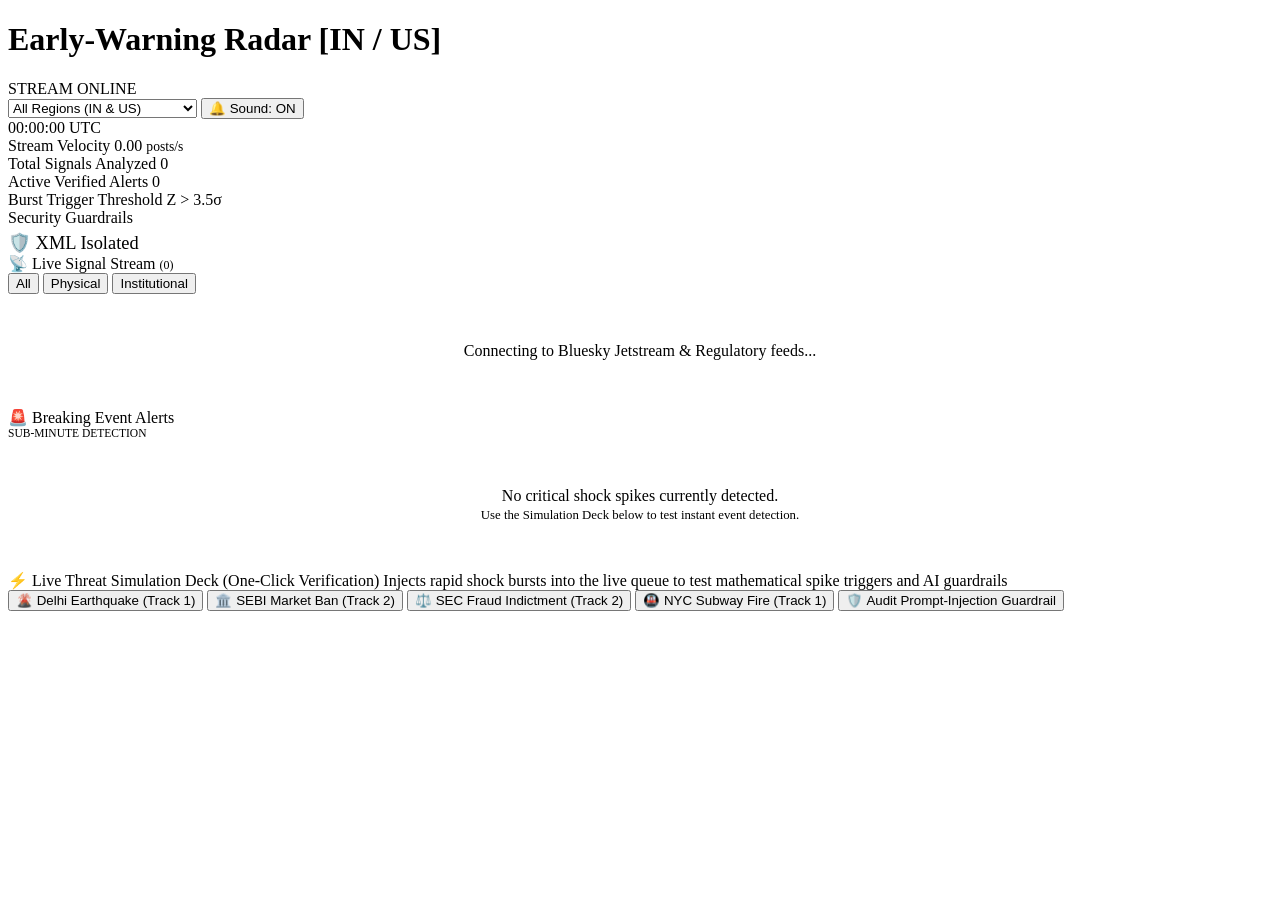
==== src/dashboard/index.html @ 659cbc95 "Initial commit: Real-Time Event & Trend Spike Detection Pipeline with Mission Control Dashboard" ====
<!DOCTYPE html>
<html lang="en">
<head>
  <meta charset="UTF-8">
  <meta name="viewport" content="width=device-width, initial-scale=1.0">
  <title>Early-Warning Event & Trend Spike Detection Radar (India & USA)</title>
  
  <!-- Modern Clean Typography -->
  <link rel="preconnect" href="https://fonts.googleapis.com">
  <link rel="preconnect" href="https://fonts.gstatic.com" crossorigin>
  <link href="https://fonts.googleapis.com/css2?family=JetBrains+Mono:wght@400;500;600;700&family=Outfit:wght@400;500;600;700;800&display=swap" rel="stylesheet">
  
  <link rel="stylesheet" href="/static/styles.css">
</head>
<body>

  <!-- Top Navigation Bar -->
  <header>
    <div class="logo-group">
      <div class="radar-icon">
        <div class="radar-sweep"></div>
        <div class="radar-center-dot"></div>
      </div>
      <div>
        <h1>Early-Warning Radar <span>[IN / US]</span></h1>
      </div>
    </div>

    <div class="header-controls">
      <!-- Live Beacon -->
      <div class="status-beacon">
        <span class="beacon-dot"></span>
        <span id="beacon-text">STREAM ONLINE</span>
      </div>

      <!-- Clean Dark Dropdown (No white background bug) -->
      <select id="region-filter" class="custom-select-dark">
        <option value="ALL">All Regions (IN &amp; US)</option>
        <option value="India">India Only (BSE/RBI/SEBI)</option>
        <option value="USA">USA Only (SEC/DOJ/Wires)</option>
      </select>

      <!-- Audio Toggle -->
      <button id="audio-toggle" class="btn-toggle active-sound">
        🔔 Sound: <span id="sound-status">ON</span>
      </button>

      <!-- UTC Clock -->
      <div id="live-clock" class="clock-text">
        00:00:00 UTC
      </div>
    </div>
  </header>

  <!-- Telemetry Bar (The 5 Metric Cards) -->
  <section class="telemetry-bar">
    <div class="telemetry-card">
      <span class="telemetry-label">Stream Velocity</span>
      <span class="telemetry-value" id="stat-velocity">0.00 <span style="font-size: 0.85rem; color: var(--text-muted);">posts/s</span></span>
    </div>

    <div class="telemetry-card">
      <span class="telemetry-label">Total Signals Analyzed</span>
      <span class="telemetry-value" id="stat-total">0</span>
    </div>

    <div class="telemetry-card danger">
      <span class="telemetry-label" style="color: var(--color-rose);">Active Verified Alerts</span>
      <span class="telemetry-value" id="stat-alerts" style="color: var(--color-rose);">0</span>
    </div>

    <div class="telemetry-card warning">
      <span class="telemetry-label" style="color: var(--color-amber);">Burst Trigger Threshold</span>
      <span class="telemetry-value" id="stat-threshold" style="color: var(--color-amber);">Z &gt; 3.5σ</span>
    </div>

    <div class="telemetry-card success">
      <span class="telemetry-label" style="color: var(--color-emerald);">Security Guardrails</span>
      <span class="telemetry-value" style="font-size: 1.15rem; color: var(--color-emerald); display: flex; align-items: center; gap: 0.4rem; padding-top: 0.3rem;">
        🛡️ XML Isolated
      </span>
    </div>
  </section>

  <!-- Main Split Dashboard (The 2-Column Grid) -->
  <main class="dashboard-grid">

    <!-- Column 1: Live Signal Stream -->
    <section class="panel">
      <div class="panel-header">
        <div class="panel-title">
          <span>📡 Live Signal Stream</span>
          <span style="font-size: 0.75rem; color: var(--color-blue); font-family: var(--font-mono);" id="stream-count">(0)</span>
        </div>
        <div class="tab-btn-group">
          <button class="tab-btn active" id="tab-all" onclick="setTrackTab('ALL')">All</button>
          <button class="tab-btn" id="tab-organic" onclick="setTrackTab('organic')">Physical</button>
          <button class="tab-btn" id="tab-inst" onclick="setTrackTab('institutional')">Institutional</button>
        </div>
      </div>
      <div class="panel-scroll-container" id="stream-feed">
        <div style="text-align: center; color: var(--text-muted); padding: 3rem 1rem;">
          Connecting to Bluesky Jetstream &amp; Regulatory feeds...
        </div>
      </div>
    </section>

    <!-- Column 2: Breaking Verified Spike Alerts -->
    <section class="panel">
      <div class="panel-header">
        <div class="panel-title" style="color: var(--color-rose);">
          <span>🚨 Breaking Event Alerts</span>
        </div>
        <div style="font-size: 0.72rem; color: var(--text-muted); font-family: var(--font-mono);">
          SUB-MINUTE DETECTION
        </div>
      </div>
      <div class="panel-scroll-container" id="alerts-container">
        <div style="text-align: center; color: var(--text-muted); padding: 3rem 1rem;">
          No critical shock spikes currently detected.<br>
          <span style="font-size: 0.8rem; color: var(--color-blue);">Use the Simulation Deck below to test instant event detection.</span>
        </div>
      </div>
    </section>

    <!-- Simulation Control Deck -->
    <section class="sim-panel">
      <div class="sim-header">
        <span class="sim-title">
          ⚡ Live Threat Simulation Deck (One-Click Verification)
        </span>
        <span class="sim-subtitle">
          Injects rapid shock bursts into the live queue to test mathematical spike triggers and AI guardrails
        </span>
      </div>

      <div class="sim-btn-row">
        <button class="sim-btn danger" onclick="triggerSimulation('earthquake_delhi')">
          🌋 Delhi Earthquake (Track 1)
        </button>

        <button class="sim-btn purple" onclick="triggerSimulation('sebi_crackdown')">
          🏛️ SEBI Market Ban (Track 2)
        </button>

        <button class="sim-btn purple" onclick="triggerSimulation('sec_fraud_usa')">
          ⚖️ SEC Fraud Indictment (Track 2)
        </button>

        <button class="sim-btn danger" onclick="triggerSimulation('subway_fire_nyc')">
          🚇 NYC Subway Fire (Track 1)
        </button>

        <button class="sim-btn" onclick="triggerSimulation('prompt_injection_test')">
          🛡️ Audit Prompt-Injection Guardrail
        </button>
      </div>
    </section>

  </main>

  <script src="/static/app.js"></script>
</body>
</html>
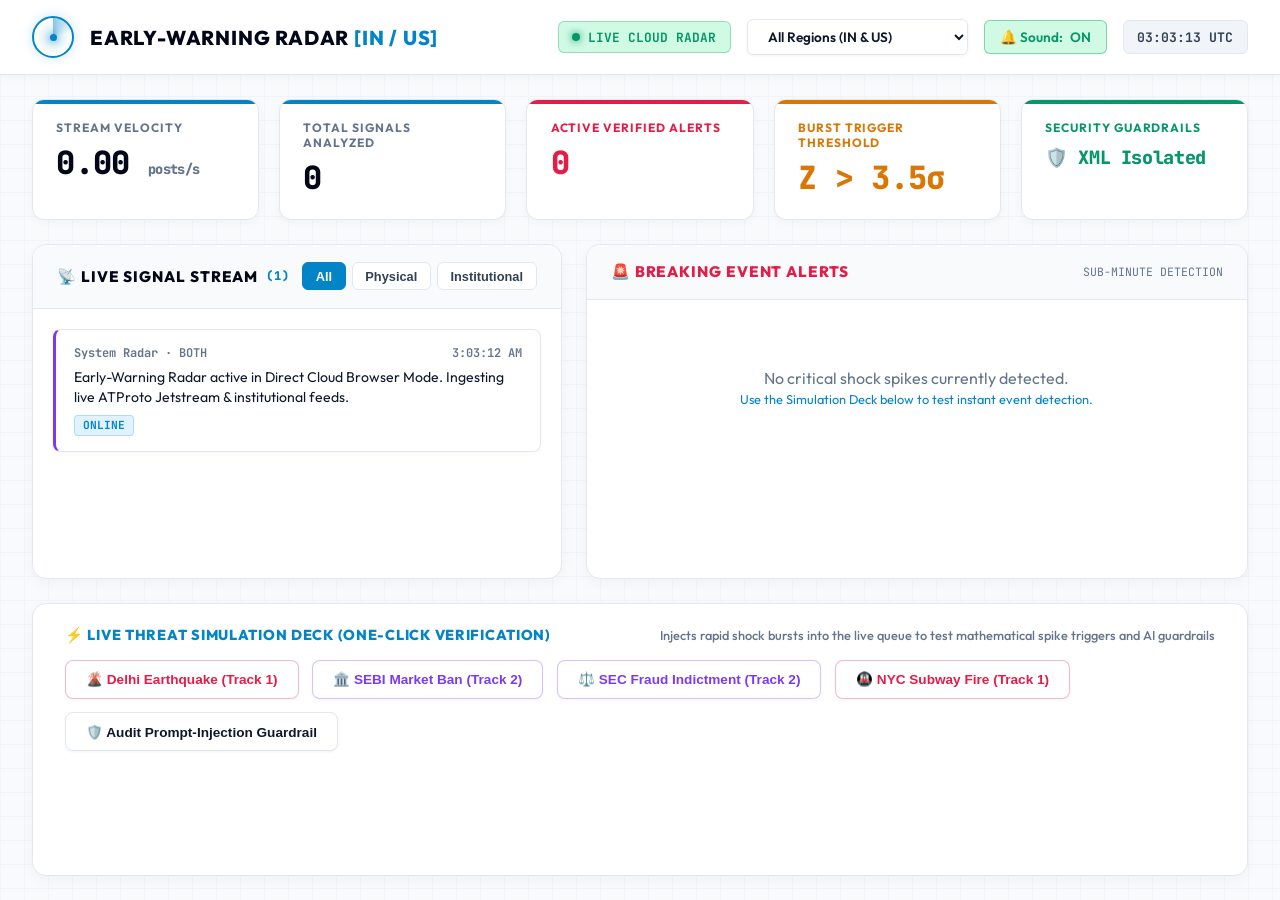
==== commit d1166ca4: "feat: Add root GitHub Pages live deployment with client-side real-time streaming" ====
--- a/src/dashboard/index.html
+++ b/src/dashboard/index.html
@@ -10,7 +10,7 @@
   <link rel="preconnect" href="https://fonts.gstatic.com" crossorigin>
   <link href="https://fonts.googleapis.com/css2?family=JetBrains+Mono:wght@400;500;600;700&family=Outfit:wght@400;500;600;700;800&display=swap" rel="stylesheet">
   
-  <link rel="stylesheet" href="/static/styles.css">
+  <link rel="stylesheet" href="./styles.css">
 </head>
 <body>
 
@@ -33,7 +33,7 @@
         <span id="beacon-text">STREAM ONLINE</span>
       </div>
 
-      <!-- Clean Dark Dropdown (No white background bug) -->
+      <!-- Clean Dropdown -->
       <select id="region-filter" class="custom-select-dark">
         <option value="ALL">All Regions (IN &amp; US)</option>
         <option value="India">India Only (BSE/RBI/SEBI)</option>
@@ -159,6 +159,6 @@
 
   </main>
 
-  <script src="/static/app.js"></script>
+  <script src="./app.js"></script>
 </body>
 </html>
--- a/src/dashboard/styles.css
+++ b/src/dashboard/styles.css
@@ -0,0 +1,673 @@
+/* ==========================================================================
+   HIGH-CONTRAST LIGHT THEME - CRISP WHITE & VIBRANT TACTICAL ACCENTS
+   ========================================================================== */
+
+:root {
+  /* Crisp Light Surfaces */
+  --bg-app: #f8fafc;
+  --bg-card: #ffffff;
+  --bg-card-elevated: #ffffff;
+  --bg-card-hover: #f1f5f9;
+  --bg-subtle: #f1f5f9;
+  --bg-input: #ffffff;
+
+  /* High-Contrast Sharp Borders */
+  --border-card: #e2e8f0;
+  --border-card-hover: #94a3b8;
+  --border-accent: #0284c7;
+
+  /* Bold High-Contrast Vectors */
+  --color-blue: #0284c7;
+  --color-blue-bg: #e0f2fe;
+  --color-emerald: #059669;
+  --color-emerald-bg: #d1fae5;
+  --color-rose: #e11d48;
+  --color-rose-bg: #ffe4e6;
+  --color-amber: #d97706;
+  --color-amber-bg: #fef3c7;
+  --color-purple: #7c3aed;
+  --color-purple-bg: #ede9fe;
+
+  /* Deep High-Contrast Text */
+  --text-primary: #0f172a;
+  --text-secondary: #334155;
+  --text-muted: #64748b;
+  --text-highlight: #020617;
+
+  /* Fonts */
+  --font-main: 'Outfit', -apple-system, BlinkMacSystemFont, 'Segoe UI', Roboto, sans-serif;
+  --font-mono: 'JetBrains Mono', monospace;
+}
+
+* {
+  box-sizing: border-box;
+  margin: 0;
+  padding: 0;
+}
+
+body {
+  background-color: var(--bg-app);
+  background-image: 
+    linear-gradient(#f1f5f9 1px, transparent 1px),
+    linear-gradient(90deg, #f1f5f9 1px, transparent 1px);
+  background-size: 24px 24px;
+  color: var(--text-primary);
+  font-family: var(--font-main);
+  min-height: 100vh;
+  display: flex;
+  flex-direction: column;
+  overflow-x: hidden;
+  -webkit-font-smoothing: antialiased;
+}
+
+/* ==========================================================================
+   HEADER
+   ========================================================================== */
+
+header {
+  display: flex;
+  justify-content: space-between;
+  align-items: center;
+  padding: 1rem 2rem;
+  background: rgba(255, 255, 255, 0.95);
+  backdrop-filter: blur(16px);
+  border-bottom: 1.5px solid var(--border-card);
+  position: sticky;
+  top: 0;
+  z-index: 100;
+  box-shadow: 0 2px 10px rgba(0, 0, 0, 0.04);
+}
+
+.logo-group {
+  display: flex;
+  align-items: center;
+  gap: 1rem;
+}
+
+.radar-icon {
+  width: 42px;
+  height: 42px;
+  border-radius: 50%;
+  border: 2px solid var(--color-blue);
+  background: radial-gradient(circle, rgba(2, 132, 199, 0.15) 0%, transparent 70%);
+  display: flex;
+  align-items: center;
+  justify-content: center;
+  position: relative;
+  box-shadow: 0 0 12px rgba(2, 132, 199, 0.2);
+}
+
+.radar-sweep {
+  position: absolute;
+  width: 100%;
+  height: 100%;
+  border-radius: 50%;
+  background: conic-gradient(from 0deg, rgba(2, 132, 199, 0.45) 0deg, transparent 80deg, transparent 360deg);
+  animation: sweepAnim 2.5s linear infinite;
+}
+
+.radar-center-dot {
+  width: 7px;
+  height: 7px;
+  background: var(--color-blue);
+  border-radius: 50%;
+  box-shadow: 0 0 8px var(--color-blue);
+  z-index: 2;
+}
+
+@keyframes sweepAnim {
+  from { transform: rotate(0deg); }
+  to { transform: rotate(360deg); }
+}
+
+h1 {
+  font-size: 1.25rem;
+  font-weight: 800;
+  letter-spacing: 0.04em;
+  text-transform: uppercase;
+  color: var(--text-highlight);
+}
+
+h1 span {
+  color: var(--color-blue);
+}
+
+.header-controls {
+  display: flex;
+  align-items: center;
+  gap: 1rem;
+}
+
+.status-beacon {
+  display: flex;
+  align-items: center;
+  gap: 0.5rem;
+  font-size: 0.8rem;
+  font-family: var(--font-mono);
+  font-weight: 700;
+  color: var(--color-emerald);
+  background: var(--color-emerald-bg);
+  padding: 0.4rem 0.85rem;
+  border-radius: 6px;
+  border: 1px solid rgba(5, 150, 105, 0.3);
+}
+
+.beacon-dot {
+  width: 8px;
+  height: 8px;
+  background-color: var(--color-emerald);
+  border-radius: 50%;
+  box-shadow: 0 0 8px var(--color-emerald);
+  animation: pulseBeacon 1.8s infinite ease-in-out;
+}
+
+@keyframes pulseBeacon {
+  0%, 100% { opacity: 1; transform: scale(1); }
+  50% { opacity: 0.4; transform: scale(0.85); }
+}
+
+/* Crisp Clean Select Dropdown */
+.custom-select-dark {
+  background-color: #ffffff;
+  color: var(--text-primary);
+  border: 1.5px solid var(--border-card);
+  padding: 0.45rem 1rem;
+  border-radius: 6px;
+  font-family: var(--font-main);
+  font-size: 0.85rem;
+  font-weight: 600;
+  cursor: pointer;
+  outline: none;
+  transition: all 0.2s ease;
+  box-shadow: 0 1px 3px rgba(0, 0, 0, 0.05);
+}
+
+.custom-select-dark:hover, .custom-select-dark:focus {
+  border-color: var(--color-blue);
+  box-shadow: 0 0 0 3px rgba(2, 132, 199, 0.15);
+}
+
+.custom-select-dark option {
+  background-color: #ffffff !important;
+  color: #0f172a !important;
+  padding: 0.5rem;
+}
+
+.btn-toggle {
+  background: #ffffff;
+  border: 1.5px solid var(--border-card);
+  color: var(--text-primary);
+  padding: 0.45rem 0.95rem;
+  border-radius: 6px;
+  cursor: pointer;
+  font-family: var(--font-main);
+  font-size: 0.85rem;
+  font-weight: 600;
+  transition: all 0.2s ease;
+  display: flex;
+  align-items: center;
+  gap: 0.4rem;
+  box-shadow: 0 1px 3px rgba(0, 0, 0, 0.05);
+}
+
+.btn-toggle:hover {
+  background: #f8fafc;
+  border-color: var(--border-card-hover);
+}
+
+.btn-toggle.active-sound {
+  border-color: rgba(5, 150, 105, 0.4);
+  color: var(--color-emerald);
+  background: var(--color-emerald-bg);
+}
+
+.clock-text {
+  font-family: var(--font-mono);
+  font-size: 0.82rem;
+  font-weight: 700;
+  color: var(--text-secondary);
+  background: var(--bg-subtle);
+  border: 1px solid var(--border-card);
+  padding: 0.45rem 0.85rem;
+  border-radius: 6px;
+}
+
+/* ==========================================================================
+   TELEMETRY STRIP (THE 5 CARDS)
+   ========================================================================== */
+
+.telemetry-bar {
+  display: grid;
+  grid-template-columns: repeat(auto-fit, minmax(200px, 1fr));
+  gap: 1.25rem;
+  padding: 1.5rem 2rem;
+}
+
+.telemetry-card {
+  background: var(--bg-card);
+  border: 1.5px solid var(--border-card);
+  border-radius: 12px;
+  padding: 1.25rem 1.45rem;
+  display: flex;
+  flex-direction: column;
+  gap: 0.35rem;
+  position: relative;
+  overflow: hidden;
+  box-shadow: 0 2px 8px rgba(0, 0, 0, 0.04);
+  transition: all 0.2s ease;
+}
+
+.telemetry-card:hover {
+  border-color: #cbd5e1;
+  transform: translateY(-2px);
+  box-shadow: 0 6px 16px rgba(0, 0, 0, 0.08);
+}
+
+.telemetry-card::before {
+  content: '';
+  position: absolute;
+  top: 0;
+  left: 0;
+  width: 100%;
+  height: 4px;
+  background: var(--color-blue);
+}
+
+.telemetry-card.danger::before { background: var(--color-rose); }
+.telemetry-card.warning::before { background: var(--color-amber); }
+.telemetry-card.success::before { background: var(--color-emerald); }
+
+.telemetry-label {
+  font-size: 0.75rem;
+  font-weight: 700;
+  text-transform: uppercase;
+  color: var(--text-muted);
+  letter-spacing: 0.08em;
+}
+
+.telemetry-value {
+  font-size: 2rem;
+  font-weight: 800;
+  font-family: var(--font-mono);
+  color: var(--text-highlight);
+  letter-spacing: -0.02em;
+}
+
+/* ==========================================================================
+   MAIN DASHBOARD GRID (2 COLUMNS)
+   ========================================================================== */
+
+.dashboard-grid {
+  display: grid;
+  grid-template-columns: 1fr 1.25fr;
+  gap: 1.5rem;
+  padding: 0 2rem 1.5rem 2rem;
+  flex: 1;
+}
+
+@media (max-width: 1100px) {
+  .dashboard-grid {
+    grid-template-columns: 1fr;
+  }
+}
+
+.panel {
+  background: var(--bg-card);
+  border: 1.5px solid var(--border-card);
+  border-radius: 14px;
+  display: flex;
+  flex-direction: column;
+  overflow: hidden;
+  box-shadow: 0 4px 14px rgba(0, 0, 0, 0.04);
+}
+
+.panel-header {
+  padding: 1.1rem 1.5rem;
+  border-bottom: 1.5px solid var(--border-card);
+  display: flex;
+  justify-content: space-between;
+  align-items: center;
+  background: #f8fafc;
+}
+
+.panel-title {
+  font-size: 0.95rem;
+  font-weight: 800;
+  text-transform: uppercase;
+  letter-spacing: 0.06em;
+  display: flex;
+  align-items: center;
+  gap: 0.5rem;
+  color: var(--text-highlight);
+}
+
+.tab-btn-group {
+  display: flex;
+  gap: 0.35rem;
+}
+
+.tab-btn {
+  background: #ffffff;
+  border: 1px solid var(--border-card);
+  color: var(--text-secondary);
+  padding: 0.35rem 0.8rem;
+  border-radius: 6px;
+  font-size: 0.8rem;
+  font-weight: 700;
+  cursor: pointer;
+  transition: all 0.15s ease;
+}
+
+.tab-btn:hover {
+  color: var(--text-primary);
+  background: #f1f5f9;
+}
+
+.tab-btn.active {
+  background: var(--color-blue);
+  border-color: var(--color-blue);
+  color: #ffffff;
+}
+
+.panel-scroll-container {
+  overflow-y: auto;
+  padding: 1.25rem;
+  display: flex;
+  flex-direction: column;
+  gap: 0.85rem;
+  max-height: 580px;
+}
+
+.panel-scroll-container::-webkit-scrollbar {
+  width: 6px;
+}
+.panel-scroll-container::-webkit-scrollbar-thumb {
+  background: #cbd5e1;
+  border-radius: 3px;
+}
+
+/* ==========================================================================
+   BREAKING ALERT CARDS (RIGHT COLUMN)
+   ========================================================================== */
+
+.alert-card {
+  background: #ffffff;
+  border: 1.5px solid rgba(225, 29, 72, 0.3);
+  border-radius: 10px;
+  padding: 1.35rem;
+  display: flex;
+  flex-direction: column;
+  gap: 0.75rem;
+  position: relative;
+  transition: all 0.2s ease;
+  box-shadow: 0 2px 8px rgba(225, 29, 72, 0.06);
+  animation: slideFadeIn 0.3s ease-out;
+}
+
+.alert-card::before {
+  content: '';
+  position: absolute;
+  top: 0;
+  left: 0;
+  width: 4px;
+  height: 100%;
+  background: var(--color-rose);
+}
+
+.alert-card:hover {
+  transform: translateY(-2px);
+  border-color: var(--color-rose);
+  box-shadow: 0 6px 18px rgba(225, 29, 72, 0.12);
+}
+
+.alert-card.institutional {
+  border-color: rgba(124, 58, 237, 0.3);
+  box-shadow: 0 2px 8px rgba(124, 58, 237, 0.06);
+}
+
+.alert-card.institutional::before {
+  background: var(--color-purple);
+}
+
+.alert-card.institutional:hover {
+  border-color: var(--color-purple);
+  box-shadow: 0 6px 18px rgba(124, 58, 237, 0.14);
+}
+
+@keyframes slideFadeIn {
+  from { opacity: 0; transform: translateY(-8px); }
+  to { opacity: 1; transform: translateY(0); }
+}
+
+.alert-meta {
+  display: flex;
+  justify-content: space-between;
+  align-items: center;
+}
+
+.alert-tags {
+  display: flex;
+  gap: 0.5rem;
+  align-items: center;
+  flex-wrap: wrap;
+}
+
+.badge-urgency {
+  background: var(--color-rose);
+  color: #ffffff;
+  font-size: 0.72rem;
+  font-weight: 800;
+  padding: 0.25rem 0.6rem;
+  border-radius: 4px;
+  font-family: var(--font-mono);
+  letter-spacing: 0.05em;
+}
+
+.alert-card.institutional .badge-urgency {
+  background: var(--color-purple);
+}
+
+.tag-region {
+  font-size: 0.72rem;
+  padding: 0.25rem 0.6rem;
+  border-radius: 4px;
+  background: var(--color-blue-bg);
+  border: 1px solid rgba(2, 132, 199, 0.25);
+  color: var(--color-blue);
+  font-weight: 700;
+  font-family: var(--font-mono);
+}
+
+.tag-zscore {
+  font-size: 0.72rem;
+  font-family: var(--font-mono);
+  font-weight: 800;
+  color: var(--color-amber);
+  background: var(--color-amber-bg);
+  border: 1px solid rgba(217, 119, 6, 0.25);
+  padding: 0.25rem 0.6rem;
+  border-radius: 4px;
+}
+
+.alert-headline {
+  font-size: 1.15rem;
+  font-weight: 800;
+  line-height: 1.4;
+  color: var(--text-highlight);
+}
+
+.alert-summary {
+  font-size: 0.9rem;
+  color: var(--text-secondary);
+  line-height: 1.5;
+}
+
+.alert-footer {
+  display: flex;
+  justify-content: space-between;
+  align-items: center;
+  font-size: 0.75rem;
+  color: var(--text-muted);
+  border-top: 1px solid var(--border-card);
+  padding-top: 0.65rem;
+}
+
+.verifier-tag {
+  color: var(--color-blue);
+  font-family: var(--font-mono);
+  font-size: 0.72rem;
+  font-weight: 700;
+  display: flex;
+  align-items: center;
+  gap: 0.35rem;
+}
+
+/* ==========================================================================
+   FEED ITEMS (LEFT COLUMN)
+   ========================================================================== */
+
+.feed-item {
+  background: #ffffff;
+  border: 1.5px solid var(--border-card);
+  border-left: 3.5px solid var(--color-blue);
+  border-radius: 8px;
+  padding: 0.95rem 1.1rem;
+  display: flex;
+  flex-direction: column;
+  gap: 0.45rem;
+  font-size: 0.88rem;
+  transition: all 0.15s ease;
+  box-shadow: 0 1px 4px rgba(0, 0, 0, 0.03);
+}
+
+.feed-item:hover {
+  background: #f8fafc;
+  transform: translateX(2px);
+  border-color: #cbd5e1;
+}
+
+.feed-item.institutional {
+  border-left-color: var(--color-purple);
+}
+
+.feed-header {
+  display: flex;
+  justify-content: space-between;
+  font-size: 0.75rem;
+  color: var(--text-muted);
+  font-family: var(--font-mono);
+  font-weight: 600;
+}
+
+.feed-text {
+  color: var(--text-primary);
+  line-height: 1.4;
+}
+
+.feed-tokens {
+  display: flex;
+  gap: 0.35rem;
+  flex-wrap: wrap;
+}
+
+.feed-pill {
+  font-size: 0.7rem;
+  background: var(--color-blue-bg);
+  color: var(--color-blue);
+  border: 1px solid rgba(2, 132, 199, 0.2);
+  padding: 0.15rem 0.5rem;
+  border-radius: 4px;
+  font-family: var(--font-mono);
+  font-weight: 700;
+}
+
+/* ==========================================================================
+   SIMULATION DECK (BOTTOM PANEL)
+   ========================================================================== */
+
+.sim-panel {
+  grid-column: 1 / -1;
+  background: var(--bg-card);
+  border: 1.5px solid var(--border-card);
+  border-radius: 14px;
+  padding: 1.35rem 2rem;
+  display: flex;
+  flex-direction: column;
+  gap: 1rem;
+  box-shadow: 0 4px 14px rgba(0, 0, 0, 0.04);
+}
+
+.sim-header {
+  display: flex;
+  justify-content: space-between;
+  align-items: center;
+}
+
+.sim-title {
+  font-size: 0.9rem;
+  font-weight: 800;
+  text-transform: uppercase;
+  letter-spacing: 0.05em;
+  color: var(--color-blue);
+  display: flex;
+  align-items: center;
+  gap: 0.5rem;
+}
+
+.sim-subtitle {
+  font-size: 0.8rem;
+  color: var(--text-muted);
+  font-weight: 500;
+}
+
+.sim-btn-row {
+  display: flex;
+  gap: 0.85rem;
+  flex-wrap: wrap;
+}
+
+.sim-btn {
+  background: #ffffff;
+  border: 1.5px solid var(--border-card);
+  color: var(--text-primary);
+  padding: 0.65rem 1.25rem;
+  border-radius: 8px;
+  font-size: 0.85rem;
+  font-weight: 700;
+  cursor: pointer;
+  display: flex;
+  align-items: center;
+  gap: 0.5rem;
+  transition: all 0.2s ease;
+  box-shadow: 0 1px 3px rgba(0, 0, 0, 0.05);
+}
+
+.sim-btn:hover {
+  background: var(--color-blue-bg);
+  border-color: var(--color-blue);
+  color: var(--color-blue);
+  transform: translateY(-1px);
+  box-shadow: 0 4px 10px rgba(2, 132, 199, 0.15);
+}
+
+.sim-btn.danger {
+  border-color: rgba(225, 29, 72, 0.3);
+  color: var(--color-rose);
+}
+.sim-btn.danger:hover {
+  background: var(--color-rose-bg);
+  border-color: var(--color-rose);
+  color: var(--color-rose);
+  box-shadow: 0 4px 10px rgba(225, 29, 72, 0.15);
+}
+
+.sim-btn.purple {
+  border-color: rgba(124, 58, 237, 0.3);
+  color: var(--color-purple);
+}
+.sim-btn.purple:hover {
+  background: var(--color-purple-bg);
+  border-color: var(--color-purple);
+  color: var(--color-purple);
+  box-shadow: 0 4px 10px rgba(124, 58, 237, 0.15);
+}
